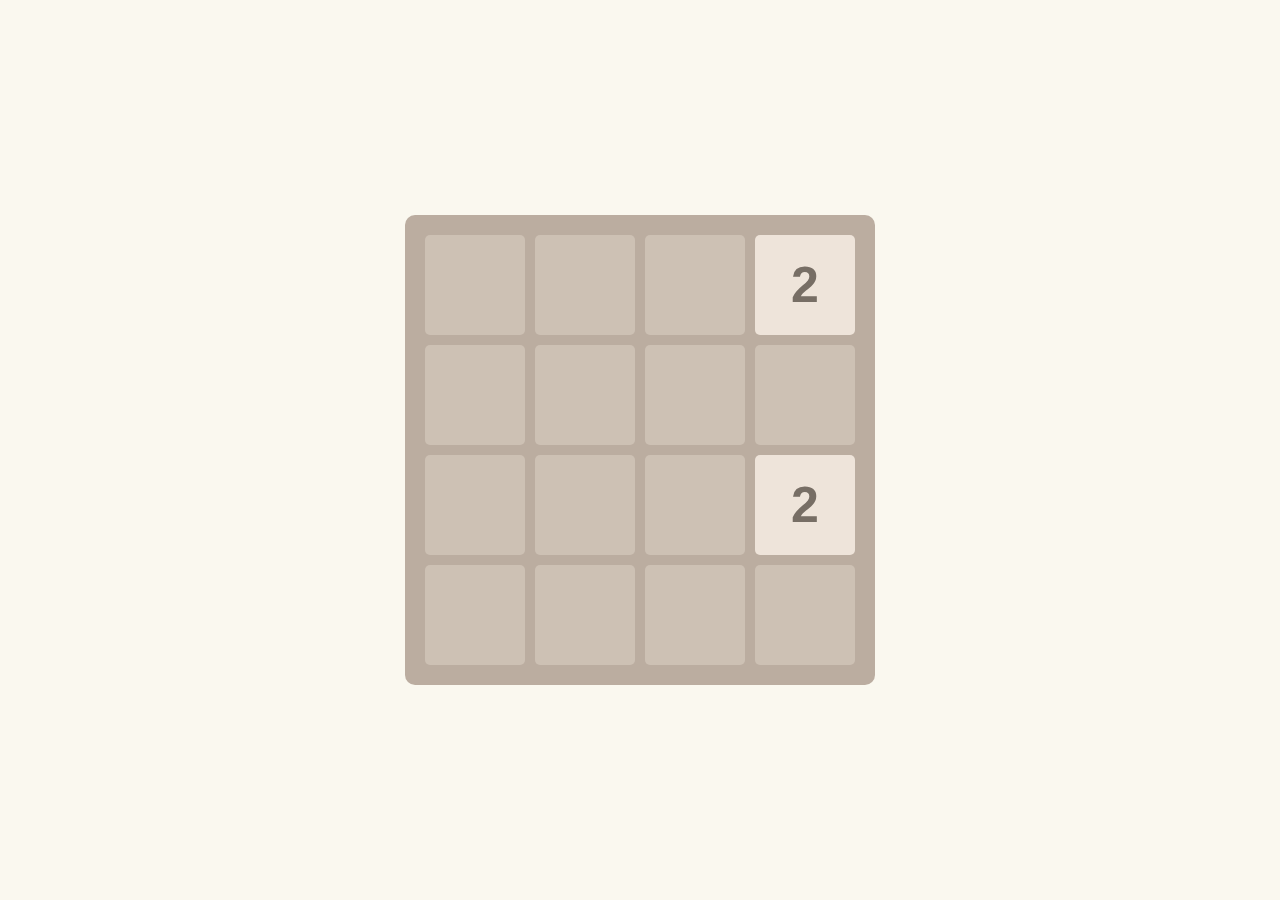
==== assessment/front-end/index.html @ eb2c8f48 "重构文件结构" ====
<!DOCTYPE html>
<html lang="en">
<head>
    <meta charset="UTF-8">
    <meta name="viewport" content="width=device-width, initial-scale=1.0">
    <title>2048 Game</title>
    <link rel="stylesheet" href="styles.css">
</head>
<body>
    <div id="game-container">
        <div id="grid-container">
            <!-- 4x4布局 -->
            <div class="grid-cell" id="cell-0"></div>
            <div class="grid-cell" id="cell-1"></div>
            <div class="grid-cell" id="cell-2"></div>
            <div class="grid-cell" id="cell-3"></div>
            <div class="grid-cell" id="cell-4"></div>
            <div class="grid-cell" id="cell-5"></div>
            <div class="grid-cell" id="cell-6"></div>
            <div class="grid-cell" id="cell-7"></div>
            <div class="grid-cell" id="cell-8"></div>
            <div class="grid-cell" id="cell-9"></div>
            <div class="grid-cell" id="cell-10"></div>
            <div class="grid-cell" id="cell-11"></div>
            <div class="grid-cell" id="cell-12"></div>
            <div class="grid-cell" id="cell-13"></div>
            <div class="grid-cell" id="cell-14"></div>
            <div class="grid-cell" id="cell-15"></div>
        </div>
    </div>
    <script src="script.js"></script>
</body>
</html>
---- assessment/front-end/styles.css ----
/* styles.css */
body {
    display: flex;
    justify-content: center;
    align-items: center;
    height: 100vh;
    margin: 0;
    background-color: #faf8ef;
    font-family: 'Arial', sans-serif;
}

#game-container {
    display: flex;
    justify-content: center;
    align-items: center;
    flex-direction: column;
    background-color: #bbada0;
    padding: 20px;
    border-radius: 10px;
}

#grid-container {
    display: grid;
    grid-template-columns: repeat(4, 100px);
    grid-template-rows: repeat(4, 100px);
    gap: 10px;
}

.grid-cell {
    width: 100px;
    height: 100px;
    background-color: #cdc1b4;
    border-radius: 5px;
    display: flex;
    justify-content: center;
    align-items: center;
    font-size: 50px;
    font-weight: bold;
    color: #776e65;
}

/* Tile colors */
.tile-2 { background-color: #eee4da; color: #776e65; }
.tile-4 { background-color: #ede0c8; color: #776e65; }
.tile-8 { background-color: #f2b179; color: #f9f6f2; }
.tile-16 { background-color: #f59563; color: #f9f6f2; }
.tile-32 { background-color: #f67c5f; color: #f9f6f2; }
.tile-64 { background-color: #f65e3b; color: #f9f6f2; }
.tile-128 { background-color: #edcf72; color: #f9f6f2; }
.tile-256 { background-color: #edcc61; color: #f9f6f2; }
.tile-512 { background-color: #edc850; color: #f9f6f2; }
.tile-1024 { background-color: #edc53f; color: #f9f6f2; }
.tile-2048 { background-color: #edc22e; color: #f9f6f2; }
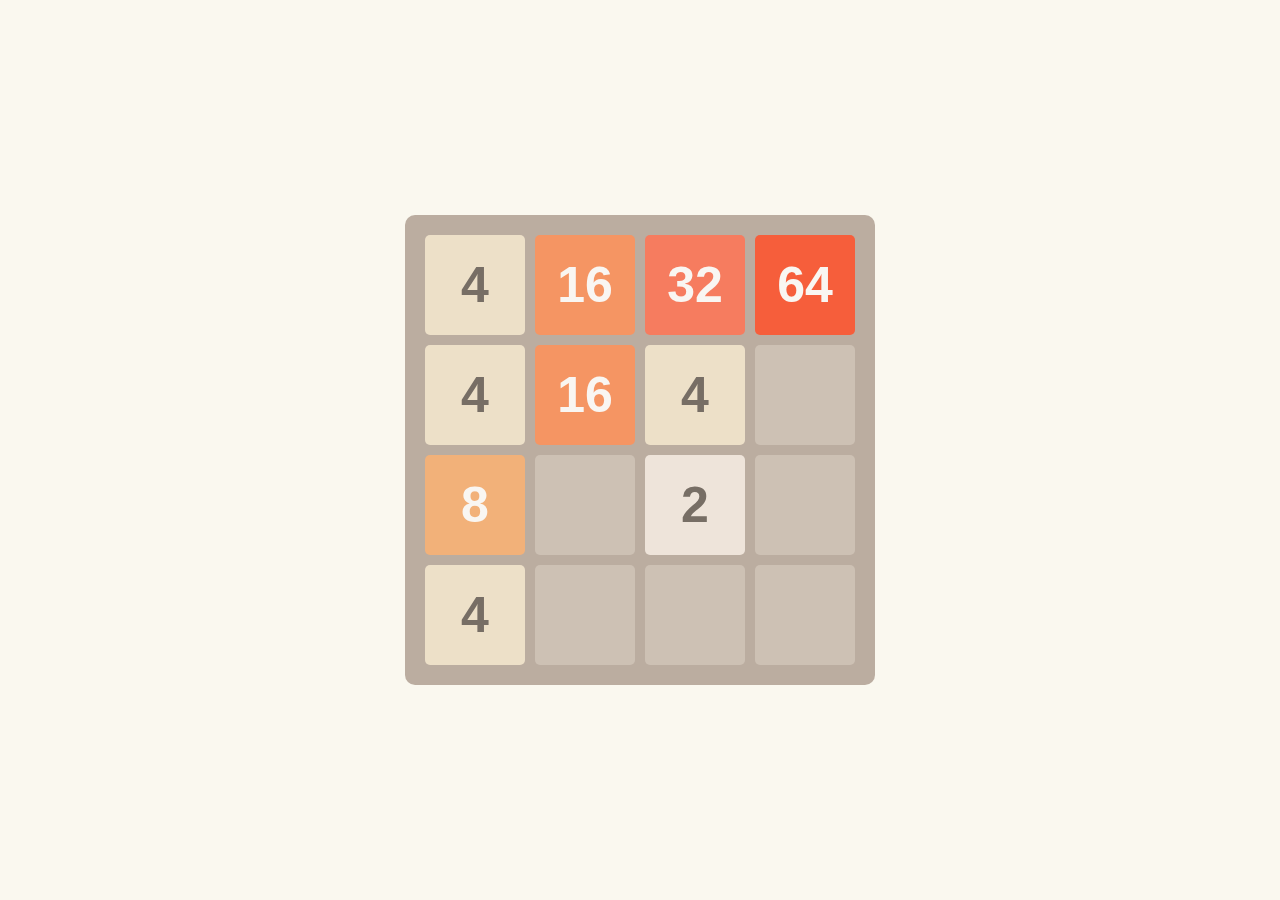
==== commit 07c5ca05: "为2048加入ai" ====
--- a/assessment/front-end/index.html
+++ b/assessment/front-end/index.html
@@ -28,6 +28,7 @@
             <div class="grid-cell" id="cell-14"></div>
             <div class="grid-cell" id="cell-15"></div>
         </div>
+
     </div>
     <script src="script.js"></script>
 </body>
